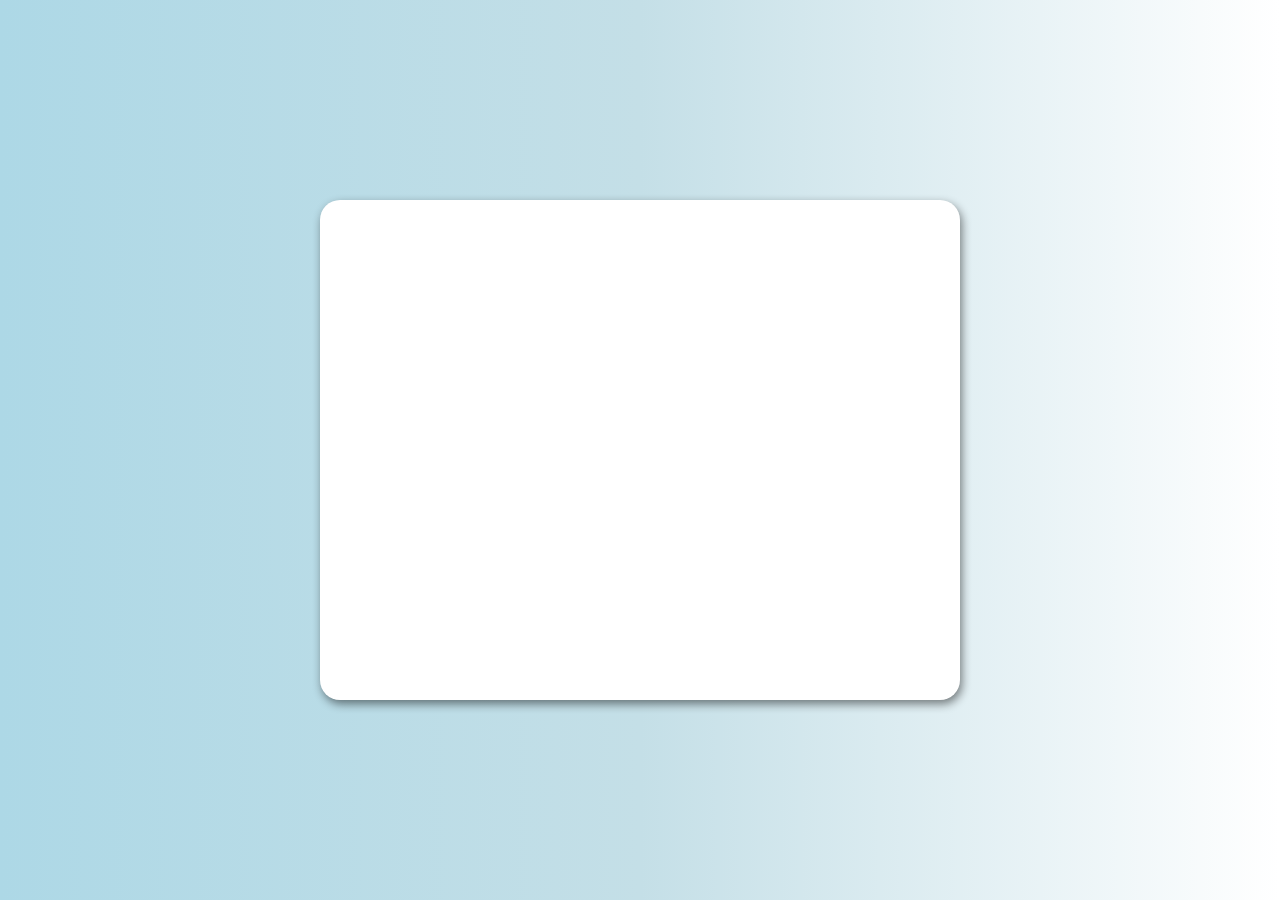
==== Paginas-Angular/perg2-angular.html @ 3b2792ea "create" ====
<!DOCTYPE html>
<html lang="pt-br">
<head>
    <meta charset="UTF-8">
    <meta name="viewport" content="width=device-width, initial-scale=1.0">
    <title>Quiz Angular</title>
    <link rel="stylesheet" href="../paginas.css">
    <link rel="stylesheet" href="../style.css">
    <script src="../script.js"></script>

    <link rel="stylesheet" href="https://fonts.googleapis.com/css2?family=Material+Symbols+Outlined:opsz,wght,FILL,GRAD@24,400,0,0" />
</head>
<body>
    <div class="container-pai-perguntas">
        
       
    </div>
</body>
</html>
---- paginas.css ----
.container-pai-perguntas {
    position: absolute;
    left: 50%;
    top: 50%;
    transform: translate(-50%, -50%);
    background-color: white;
    width: 50%;
    height: 500px;
    border-radius: 20px;
    box-shadow: 2px 4px 10px 0px rgba(0, 0, 0, 0.486);
}
h5 {
    text-align: center;
    font-size: 2em;
    margin-bottom: -80px;
    margin-top: 100px;
}
#erro {
    display: none;
}
#erro-angular {
    display: none;
}
#segundo-erro {
    display: none;
}
#numero1 {
    margin: 20px 0px 0px 20px;
    font-size: 3em;
}
#numero2 {
    margin: 20px 0px 0px 20px;
    font-size: 3em;
}
#numero3 {
    margin: 20px 0px 0px 20px;
    font-size: 3em;
}
#numero4 {
    margin: 20px 0px 0px 20px;
    font-size: 3em;
}
#numero5 {
    margin: 20px 0px 0px 20px;
    font-size: 3em;
}
#numero6 {
    margin: 20px 0px 0px 20px;
    font-size: 3em;
}
#numero7 {
    margin: 20px 0px 0px 20px;
    font-size: 3em;
}
#numero8 {
    margin: 20px 0px 0px 20px;
    font-size: 3em;
}
#numero9 {
    margin: 20px 0px 0px 20px;
    font-size: 3em;
}
#numero1-angular {
    margin: 20px 0px 0px 20px;
    font-size: 3em;
}
#numero2-angular {
    margin: 20px 0px 0px 20px;
    font-size: 3em;
}
#numero3-angular {
    margin: 20px 0px 0px 20px;
    font-size: 3em;
}
#numero4-angular {
    margin: 20px 0px 0px 20px;
    font-size: 3em;
}
h4 {
    text-align: center;
    font-size: 2em;
} 
#tentar-novamente {
    border: none;
    width: 200px;
    height: 60px;
    background-color: blue;
    margin-top: 10px;
    color: white;
    border-radius: 10px;
    font-size: 1.1em;
    cursor: pointer;
    position: relative;
    top: 50%;
    left: 50%;
    transform: translate(-50%, 180%);
}
#tentar-novamente:hover {
    background-color:  rgb(1, 1, 145);
    cursor: pointer;
}
.design-resp {
    border: none;
    flex: 1 1 500px;
    min-height: 100px;
    max-width: 250px;
    
    margin: 10px;
    background-color: blue;
    color: white;
    font-size: 1.5em;
    border-radius: 20px;
   
    

}
.design-resp:hover {
    background-color:  rgb(1, 1, 145);
    cursor: pointer;
}
.container-resp {
    display: flex;
    align-items: center;
    justify-content: center;
    flex-wrap: wrap;
    text-align: center;

}
#info {
    margin: 20px 0px 0px 20px;
    font-size: 1.8em;
    cursor: pointer;
}
#div-info {
    width: 100%;
    display: flex;
    flex-direction: row;
}
#formula {
    font-size:1.4em;
    padding-left: 10px;
    font-weight: bolder;
    display: none;
}
#pergunta1 {
    display: block;
}
#segunda-pergunta {
    display: none;
}
#terceira-pergunta {
    display: none;
}
#quarta-pergunta {
    display: none;
}
#quinta-pergunta {
    display: none;
}
#sexta-pergunta {
    display: block;
}
#setima-pergunta {
    display: none;
}
#oitava-pergunta {
    display: none;
}
#nona-pergunta {
    display: none;
}
#pergunta2-angular {
    display: none;
}
#pergunta3-angular {
    display: none;
}
#pergunta4-angular {
    display: none;
}
#completo {
    display: none;
}
#completo-nivel {
    border: none;
    width: 200px;
    height: 60px;
    background-color: blue;
    margin-top: 10px;
    color: white;
    border-radius: 10px;
    font-size: 1.5em;
    font-weight: bolder;
    cursor: pointer;
    position: relative;
    top: 50%;
    left: 50%;
    transform: translate(-50%, 180%);
}
#completo-nivel:hover {
    background-color:  rgb(1, 1, 145);
    cursor: pointer;
}
#imagem-6 {
    display: block;
    margin-left: 30px;
}
#container-6 {
    display: flex;
    width: 100%;
    flex-direction: row;
}
#container-6 {
    font-size: 0.8em;
    justify-content: center;
    align-items: center;
}
#alternativa-6 {
    margin-top: 50px;
    max-width: 120px !important;
    min-height: 30px  !important;
}
#imagem-7 {
    display: block;
    margin-left: 30px;
}

#container-7{
    display: flex;
    width: 100%;
    flex-direction: row;
}
#container-7 {
    font-size: 0.8em;
    justify-content: center;
    align-items: center;
}
#alternativa-7 {
    margin-top: 50px;
    max-width: 120px !important;
    min-height: 30px  !important;
}
#container-8 {
    font-size: 0.8em;
    justify-content: center;
    align-items: center;
    display: flex;
    width: 100%;
    flex-direction: row;
}
#alternativa-8 {
    margin-top: 50px;
    max-width: 120px !important;
    min-height: 30px  !important;
}
#imagem-8 {
    display: block;
    margin-left: 30px;
}
#fonte {
    font-size: 1.4em;
}
#linear-completo{
     display: none;
}
@media screen and (min-width: 300px) and (max-width: 600px) {
    .container-pai-perguntas {
        width: 90%;
    }
    h4 {
        font-size: 1.4em;
    }
    #numero1 {
        margin: 10px 0px 0px 10px;
        font-size: 3em;
    }#numero2 {
        margin: 10px 0px 0px 10px;
        font-size: 3em;
    }#numero3 {
        margin: 10px 0px 0px 10px;
        font-size: 3em;
    }#numero4 {
        margin: 10px 0px 0px 10px;
        font-size: 3em;
    }#numero5 {
        margin: 10px 0px 0px 10px;
        font-size: 3em;
    }#numero6 {
        margin: 10px 0px 0px 10px;
        font-size: 3em;
    }#numero7 {
        margin: 10px 0px 0px 10px;
        font-size: 3em;
    }#numero8 {
        margin: 10px 0px 0px 10px;
        font-size: 3em;
    }
    .design-resp {
        flex: 1 1 120px;
        min-height:90px;
        max-width: 110px;
    }
    #responsividade > h2 {
        font-size:0.8em;
    }
    #imagem-6 {
        width: 100px;
        height: 100px;
        margin-bottom: 50px;
    }
    #alternativa-6 {
        margin-top: 0;
        max-width: 120px !important;
        min-height: 90px  !important;
    }
    #imagem-7 {
        width: 100px;
        height: 100px;
        margin-bottom: 50px;
    }
    #alternativa-7 {
        margin-top: 0;
        max-width: 120px !important;
        min-height: 90px  !important;
    }
    #imagem-8 {
        width: 100px;
        height: 100px;
        margin-bottom: 50px;
    }
    #alternativa-8 {
        margin-top: 0;
        max-width: 120px !important;
        min-height: 90px  !important;
    }
    
}
@media screen and (min-width: 601px) and (max-width: 1100px) {
    .container-pai-perguntas {
        width: 85%;
        height: 80%;
    }
    #numero1 {
        margin: 10px 0px 0px 10px;
        font-size: 3em;
    }#numero2 {
        margin: 10px 0px 0px 10px;
        font-size: 3em;
    }#numero3 {
        margin: 10px 0px 0px 10px;
        font-size: 3em;
    }#numero4 {
        margin: 10px 0px 0px 10px;
        font-size: 3em;
    }#numero5 {
        margin: 10px 0px 0px 10px;
        font-size: 3em;
    }#numero6 {
        margin: 10px 0px 0px 10px;
        font-size: 3em;
    }#numero7 {
        margin: 10px 0px 0px 10px;
        font-size: 3em;
    }#numero8 {
        margin: 10px 0px 0px 10px;
        font-size: 3em;
    }
    .design-resp {
        flex: 1 1 150px;
        min-height:90px;
        max-width: 150px;
    }
    #responsividade > h2 {
        font-size:1.2em;
    }
    
}
---- style.css ----
body,html,main  {
    height: 80%;
    width: 100%;
    background-image: linear-gradient(to right, lightblue, rgb(196, 223, 231), white);
    color: black;
    font-family: Arial, Helvetica, sans-serif;
    padding: 0;
    margin: 0;


}

main > h1 {
    text-align: center;
    font-family: Georgia, 'Times New Roman', Times, serif;
    margin-top: 100px;
    font-size: 3.2em;
}
#container-pai {
    position: absolute;
    left: 50%;
    top: 50%;
    transform: translate(-50%, -50%);
    background-color: white;
    width: 50%;
    height: 250px;
    border-radius: 20px;
    box-shadow: 2px 4px 10px 0px rgba(0, 0, 0, 0.486);
}
#container {
    
    display: flex;
    justify-content: center;
    width: 100%;
    height: 100%;
    

}
#container-segundo-nivel {
    
    display: flex;
    justify-content: center;
    width: 100%;
    height: 100%;
    

}

.button-linear-angular {
    width: 220px;
    height: 80px;
    background-color: blue;
    margin-left: 20px;
    margin-top: 70px;
    border-radius: 10px;
    border: none;
    font-size: 1.5em;
    font-weight: bolder;
    color: white;
    
}
.button-linear-angular:hover {
    background-color:  rgb(1, 1, 145);
    cursor: pointer;
}
.button-linear-angular > h2 {
    color: white;
    height: 100%;
    margin: 0;
    padding-top: 22px;
    font-family: Arial, Helvetica, sans-serif;
    text-align: center;
}
a {
    text-decoration: none;
}
footer {
    width: 100%;
    background-color: rgb(120, 175, 194);
    border-radius: 0px 0px 20px 20px;
    margin-top: -17px;
    text-align: center;
    padding: 10px 0px 10px 0px;
}

#button-bloqueado {
    background-color: rgb(54, 54, 255);
}
#button-bloqueado:hover {
    background-color: rgb(85, 85, 199);
}
i{
    padding-top: 1px;
    display: block !important;
}
#janela-bloqueado {
    width: 100%;
    height: 100%;
    text-align: center;
    margin-top: 10px;
    position: absolute;
    display: none;
}
#janela-bloqueado > input {
    border: none;
    width: 150px;
    height: 50px;
    background-color: blue;
    margin-top: 10px;
    color: white;
    border-radius: 10px;
    font-size: 1.1em;
    cursor: pointer;
}
#janela-bloqueado > input:hover {
    background-color:  rgb(1, 1, 145);
}
#nivel-completado {
    background-color: rgb(12, 214, 120);
    color: white;


}
#nivel-completado:hover  {
    background-color: rgb(7, 136, 76);
}
#nivel-concluido {
    display: none;
}
#nivel-concluido > h3 {
    text-align: center;
    font-size: 1.3em;
    
}
#nivel-concluido > input {
    border: none;
    width: 150px;
    height: 50px;
    background-color: blue;
    margin-top: 10px;
    color: white;
    border-radius: 10px;
    font-size: 1.1em;
    margin: auto;
    
    display: block;
}
#nivel-concluido > input:hover {
    background-color:  rgb(1, 1, 145);
    cursor: pointer;
}
@media screen and (min-width: 300px) and (max-width: 600px) {
    main > h1 {
        font-size: 1.5em;
        
    }
    #container-pai {
        width: 90%;
        height: 50%;
    }
    #container {
        flex-direction: column;
        align-items: center;
    }
    .button-linear-angular {
        margin-left: 0px;
        margin-top: 0px;
        margin: 10px;
    }
    #container-segundo-nivel {
        flex-direction: column;
        align-items: center;
    }
}

@media screen and (min-width: 601px) and (max-width: 1100px) {
    
    #container {
        flex-direction: column;
        align-items: center;
    }
    .button-linear-angular {
        margin-left: 0px;
        margin-top: 0px;
        margin: 10px;
    }
    #container-segundo-nivel {
        flex-direction: column;
        align-items: center;
    }
}
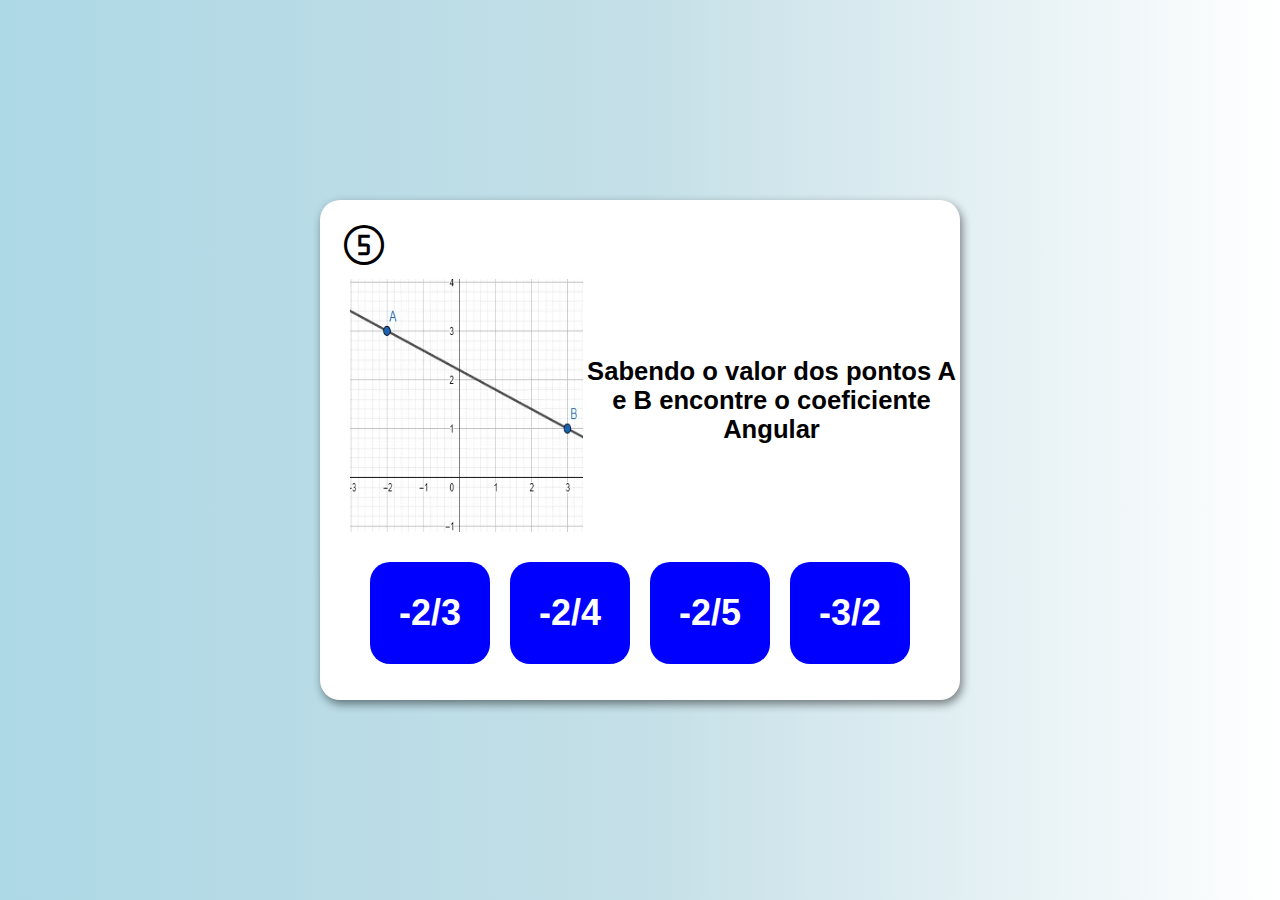
==== commit 3a10a9d9: "create" ====
--- a/Paginas-Angular/perg2-angular.html
+++ b/Paginas-Angular/perg2-angular.html
@@ -12,8 +12,26 @@
 </head>
 <body>
     <div class="container-pai-perguntas">
-        
-       
+
+        <div id="segundo-erro-angular">
+            <h5>Ops, Não foi dessa vez!</h5>
+            <h5>Tente Novamente</h5>
+            <input type="submit" value="Tentar Novamente" id="tentar-novamente" onclick="TentarNovamente2Angular()">
+        </div>
+
+        <div id="pergunta5-angular">
+            <i class="material-symbols-outlined" id="numero5-angular">counter_5</i>
+            <div class="flex-imagem">
+                <img src="../Imagens/imagem-5-angular.webp" class="proporcao-imagem">
+                <h4>Sabendo o valor dos pontos A e B encontre o coeficiente Angular</h4>
+            </div>
+            <div class="container-resp">
+                <div class="design-resp" id="alternativa-5-angular" onclick="Errar2Angular()"><h2>-2/3</h2></div>
+                <div class="design-resp" id="alternativa-5-angular" onclick="Errar2Angular()"><h2>-2/4</h2></div>
+                <div class="design-resp" id="alternativa-5-angular" onclick="acerto6Angular()"><h2>-2/5</h2></div>
+                <div class="design-resp" id="alternativa-5-angular" onclick="Errar2Angular()"><h2>-3/2</h2></div>
+            </div>
+        </div>
     </div>
 </body>
 </html>--- a/paginas.css
+++ b/paginas.css
@@ -24,6 +24,10 @@
 #segundo-erro {
     display: none;
 }
+#segundo-erro-angular {
+    display: none;
+}
+
 #numero1 {
     margin: 20px 0px 0px 20px;
     font-size: 3em;
@@ -73,6 +77,10 @@
     font-size: 3em;
 }
 #numero4-angular {
+    margin: 20px 0px 0px 20px;
+    font-size: 3em;
+}
+#numero5-angular {
     margin: 20px 0px 0px 20px;
     font-size: 3em;
 }
@@ -263,7 +271,28 @@
 #linear-completo{
      display: none;
 }
-@media screen and (min-width: 300px) and (max-width: 600px) {
+.proporcao-imagem {
+    width: 233px;
+    height: 253px;
+    display: block;
+    margin-left: 30px;
+    margin-top: 10px;
+}
+.flex-imagem {
+    font-size: 0.8em;
+    justify-content: center;
+    align-items: center;
+    display: flex;
+    width: 100%;
+    flex-direction: row;
+}
+#alternativa-5-angular {
+    margin-top: 30px;
+    max-width: 120px !important;
+    min-height: 30px  !important;
+}
+
+@media screen and (min-width: 300px) and (max-width: 660px) {
     .container-pai-perguntas {
         width: 90%;
     }
@@ -335,7 +364,7 @@
     }
     
 }
-@media screen and (min-width: 601px) and (max-width: 1100px) {
+@media screen and (min-width: 661px) and (max-width: 1100px) {
     .container-pai-perguntas {
         width: 85%;
         height: 80%;
--- a/style.css
+++ b/style.css
@@ -149,7 +149,7 @@
     background-color:  rgb(1, 1, 145);
     cursor: pointer;
 }
-@media screen and (min-width: 300px) and (max-width: 600px) {
+@media screen and (min-width: 300px) and (max-width: 660px) {
     main > h1 {
         font-size: 1.5em;
         
@@ -173,7 +173,7 @@
     }
 }
 
-@media screen and (min-width: 601px) and (max-width: 1100px) {
+@media screen and (min-width: 661px) and (max-width: 1100px) {
     
     #container {
         flex-direction: column;
